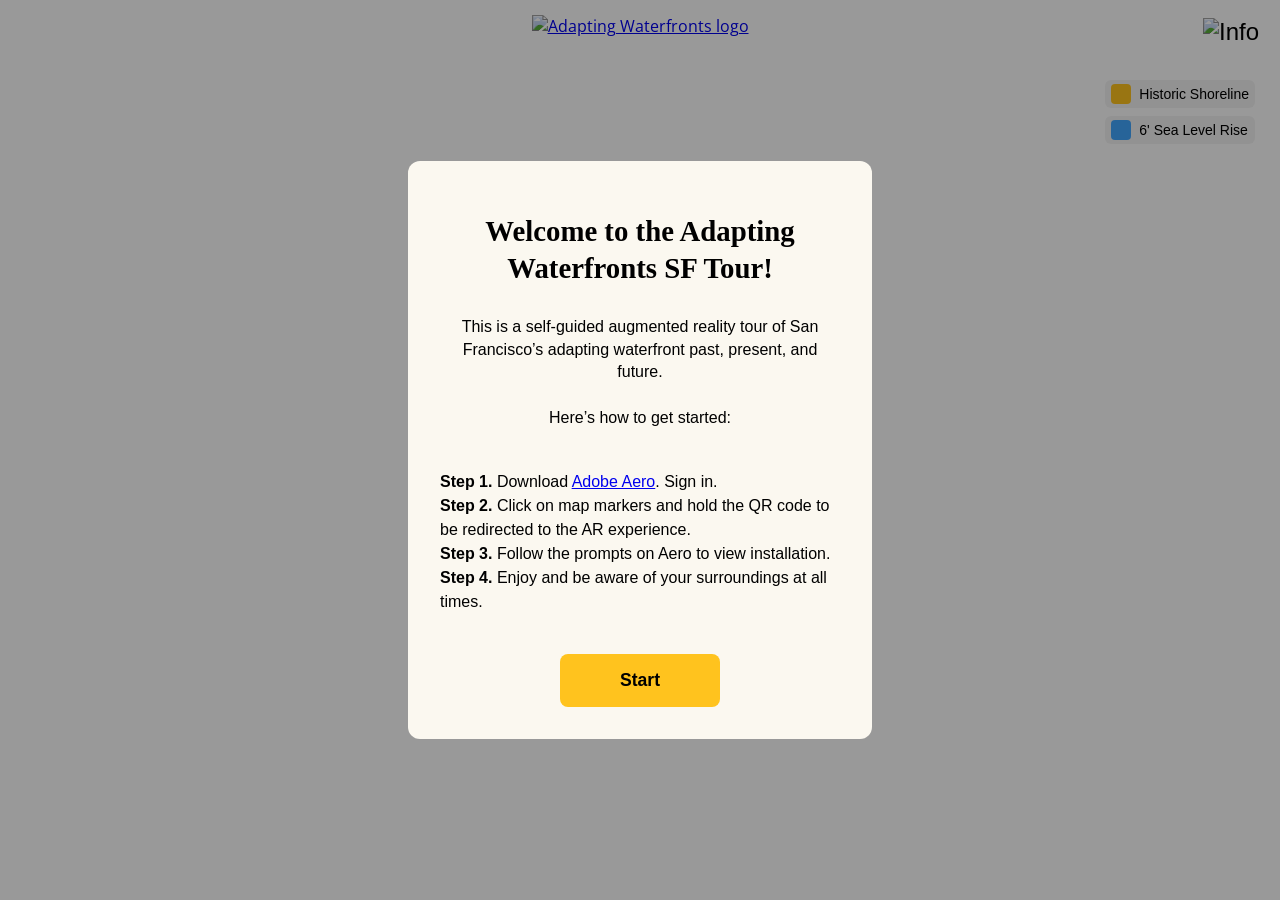
==== index.html @ e40466c0 "Removed AR QR codes" ====
<!doctype html>
<html lang="en">
  <head>
    <meta charset="utf-8" />
    <title>Adapting Waterfronts SF</title>
    <!-- <base href="https://abigailxchen.github.io/adapting-waterfronts-tour/"> -->
    <link rel="icon" type="image/png" href="img/AW_Favicon.png" />
    <meta name="viewport" content="width=device-width, initial-scale=1" />
    <link
      href="https://fonts.googleapis.com/css?family=Open+Sans"
      rel="stylesheet"
    />
    <script src="https://api.mapbox.com/mapbox-gl-js/v3.14.0/mapbox-gl.js"></script>
    <link
      href="https://api.mapbox.com/mapbox-gl-js/v3.14.0/mapbox-gl.css"
      rel="stylesheet"
    />

    <style>
      body {
        margin: 0;
        padding: 0;
        font-family: 'Open Sans', sans-serif;
      }

      /* Fonts */
      @font-face {
        font-family: 'BogartAlt';
        src: url('fonts/BOGARTALTMEDIUMTRIAL.TTF') format('truetype'),
            url('fonts/BOGARTALTMEDIUMTRIAL.TTF') format('woff');
        font-weight: medium;
        font-style: normal;
      }

      @font-face {
        font-family: 'Satoshi';
        src: url('fonts/Satoshi-Regular.otf') format('opentype'),
            url('fonts/Satoshi-Regular.otf') format('woff');
        font-weight: normal;
        font-style: normal;
      }

      @font-face {
        font-family: 'Satoshi';
        src: url('fonts/Satoshi-Bold.otf') format('opentype'),
            url('fonts/Satoshi-Bold.otf') format('woff');
        font-weight: bold;
        font-style: normal;
      }

      /* Modal header */
      #introModal h1 {
        font-family: 'BogartAlt', serif; /* your custom font */
        font-size: 1.8em;
        line-height: 1.3; /* increase this if lines are too tight */
        margin-bottom: 1em;
      }

      /* Map popups header */
      .mapboxgl-popup-content h3 {
        font-size: 22px;
        font-family: 'BogartAlt', serif;
      }

      /* Info overlay headers */
      .infoContent h2 {
        font-family: 'BogartAlt', serif;
      }

      /* Paragraph text (modal, popup, info) */
      #introModal p,
      .mapboxgl-popup-content p,
      .infoContent p,
      .intro-steps
      {
        font-family: 'Satoshi', sans-serif;
      }

      /* Start button text */
      #startBtn {
        font-family: 'Satoshi', sans-serif;
        font-weight: bold;  /* will use Satoshi-Bold.otf */
      }

      /* Modal background overlay */
      #introOverlay {
        position: fixed;
        top: 0;
        left: 0;
        width: 100%;
        height: 100%;
        background: rgba(0,0,0,0.4);
        display: flex;
        align-items: center;
        justify-content: center;
        z-index: 1100; /* increased above topNav */
      }

      /* Modal content box */
      #introModal {
        background: #FBF8F0;
        padding: 2em;
        border-radius: 12px;
        max-width: 400px;
        width: 80%;
        text-align: center;
      }


      #introModal h1 {
        font-size: 1.8em;
        margin-bottom: 1em;
      }

      #introModal p {
        margin-bottom: 1.5em;
        line-height: 1.4;
      }

      #introModal ol.intro-steps {
        text-align: left;
        margin: 1em auto;
        padding-left: 0;
        display: inline-block;
        list-style: none;   /* hides the numbers */
        line-height: 1.5;
      }


      #startBtn {
        padding: 16px 60px;
        font-size: 1.1em;
        border: none;
        border-radius: 8px;
        background: #FFC31E;
        color: black;
        cursor: pointer;
      }

      #startBtn:hover {
        background: #F7D987;
      }

      /* Map */
      #map {
        position: absolute;
        top: 0;
        bottom: 0;
        width: 100%;
      }

        .marker {
        width: 35px;
        height: 35px;
        border-radius: 50%;
        background: #363636;
        color: white;
        font-size: 16px;
        font-weight: bold;
        display: flex;
        align-items: center;
        justify-content: center;
        cursor: pointer;
        border: 2px solid white;
        /* box-shadow: 0 0 5px rgba(0,0,0,0.3); */
        }

      .mapboxgl-popup {
        max-width: 400px;
        z-index: 1006;
      }

      /* Popup container */
      .mapboxgl-popup-content {
        background-color: #FBF8F0; /* beige */
        border-radius: 16px;       /* more rounded corners */
        padding: 12px 16px;        /* adjust padding if you like */
        font-family: sans-serif;   /* optional: match your site font */
        font-size: 14px;
        color: #333;               /* darker text for contrast */
      }

      /* Optional: popup tip (the little pointer triangle) */
      .mapboxgl-popup-tip {
        border-top-color: #FBF8F0 !important; /* beige pointer */
      }


      .mapboxgl-popup-close-button {
        font-size: 2em !important;   /* larger × */
        width: 44px !important;      /* bigger tap target */
        height: 44px !important;
        line-height: 44px !important;
        border-radius: 50%;
      }
      .mapboxgl-popup-close-button:hover,
      .mapboxgl-popup-close-button:focus {
        background: rgba(0,0,0,0.05);
      }

      #layerLegend {
        position: absolute;
        top: 70px;  /* sits below top nav (60px) */
        right: 15px;
        background: white;
        padding: 10px;
        border-radius: 8px;
        z-index: 1002;
        font-family: 'Satoshi', sans-serif;
    }

      /* Info overlays */
      .infoOverlay {
        position: fixed;
        top: 0;
        left: 0;
        width: 100%;
        height: 100%;
        background: rgba(0,0,0,0.6);
        display: none;
        align-items: center;
        justify-content: center;
        z-index: 1100;
      }

        .infoContent {
          background: #FBF8F0;
          padding: 2em;
          border-radius: 12px;
          max-width: 400px;
          width: 90%;
          max-height: 75vh;   /* limit height to 80% of viewport */
          overflow-y: auto;   /* enable scrolling if content is too tall */
          text-align: left;
          position: relative;
        }

      .about-logos {
        display: flex;
        justify-content: center; /* centers logos in a row */
        align-items: center; /* aligns them vertically */
        gap: 20px; /* space between logos */
        margin-top: 1em;
        flex-wrap: wrap; /* allows wrapping on very small screens */
      }

      .about-logos img {
        max-height: 60px; /* control logo size */
        width: auto;
        object-fit: contain;
      }

      .closeBtn {
        position: absolute;
        top: 12px;
        right: 12px;
        background: transparent;
        border: none;
        font-size: 2em;              /* bigger "×" */
        line-height: 1;
        cursor: pointer;
        width: 44px;                 /* min recommended touch target */
        height: 44px;                /* min recommended touch target */
        display: flex;
        align-items: center;
        justify-content: center;
        border-radius: 50%;          /* optional: circular hit area */
      }
      
      /* Remove hover effect completely */
      .mapboxgl-popup-close-button,
      .mapboxgl-popup-close-button:hover,
      .mapboxgl-popup-close-button:focus,
      .mapboxgl-popup-close-button:active {
          background: transparent !important;  /* no hover color */
      }

      /* Top Navigation Bar */
      #topNav {
        position: absolute;
        top: 0;
        left: 0;
        width: 100%;
        height: 60px;
        background: rgba(255,255,255);
        display: flex;
        align-items: center;
        justify-content: center;
        z-index: 1005;
      } 

      #logoImg {
        height: 30px;   /* fits within 60px nav bar */
        width: auto;
        display: block;
      }


      #infoBtn {
        position: absolute;
        right: 15px;
        background: transparent;
        border: none;
        font-size: 1.5em;
        cursor: pointer;
        display: flex;
        align-items: center;
        justify-content: center;
      }

      #infoBtn img {
      height: 24px;
      width: auto;
    }


      .qr-section {
        text-align: center;   /* centers instructions */
        margin-top: 12px;     /* spacing above the section */
      }

      .qr-section p {
        margin-bottom: 8px;   /* space between text and QR image */
      }

      .qr-code {
        display: block;
        margin: 0 auto;
        max-width: 25%;     /* keep it a reasonable size */
        height: auto;
      }

      /* Layer legend */
      .layer-toggle {
        display: flex;
        align-items: center;
        cursor: pointer;
        margin-bottom: 8px;
        user-select: none;
        padding: 4px 6px; /* optional: clickable area */
        border-radius: 6px;
        transition: background 0.2s;
      }

      .layer-toggle .color-box {
        width: 20px;
        height: 20px;
        border-radius: 4px;
        margin-right: 8px;
        transition: opacity 0.2s;
      }

      .layer-toggle.active {
        background: rgba(0,0,0,0.05); /* subtle highlight */
      }

      .layer-toggle:not(.active) .color-box {
        opacity: 0.4; /* faded when inactive */
      }


      .layer-toggle .layer-label {
        font-family: 'Satoshi', sans-serif;
        font-size: 14px;
      }

      .layer-toggle:last-child {
        margin-bottom: 0;
      }


    </style>
  </head>

  <body>
      <!-- Intro Modal -->
      <div id="introOverlay" style="display:flex;">
      <div id="introModal">
          <h1>Welcome to the Adapting Waterfronts SF Tour!</h1>
          <p>This is a self-guided augmented reality tour of San Francisco’s adapting waterfront past, present, and future.</p>
          <p> Here’s how to get started: </p>
          <ol class="intro-steps">
            <li><strong>Step 1.</strong> Download <a href="https://apps.apple.com/us/app/adobe-aero/id1401748913">Adobe Aero</a>. Sign in.</li>
            <li><strong>Step 2.</strong> Click on map markers and hold the QR code to be redirected to the AR experience.</li>
            <li><strong>Step 3.</strong> Follow the prompts on Aero to view installation.</li>
            <li><strong>Step 4.</strong> Enjoy and be aware of your surroundings at all times.</li>
          </ol><p></p>
          <button id="startBtn">Start</button>
      </div>
      </div>

    <!-- Top Navigation Bar -->
    <div id="topNav">
      <a href="index.html">
        <img src="img/AW_Logo_Words.png" alt="Adapting Waterfronts logo" id="logoImg" />
      </a>
      <button id="infoBtn"><img src="img/Info_Icon.png" alt="Info"></button>
    </div>


    <!-- Combined Info Overlay -->
    <div id="infoOverlay" class="infoOverlay">
      <div class="infoContent">
        <button class="closeBtn">&times;</button>
        <h2>Getting Started</h2>
        <p><strong>Step 1.</strong> Download <a href="https://apps.apple.com/us/app/adobe-aero/id1401748913">Adobe Aero</a>. Sign in.</p>
        <p><strong>Step 2.</strong> Click on the map markers, hold the QR code, and click “Open Adobe Aero” to be redirected to the AR experience.</p>
        <p><strong>Step 3.</strong> Look in the direction of the present-day photo.</p>
        <p><strong>Step 4.</strong> Once uploaded, tap on screen to anchor the AR installation on ground.</p>
        <p><strong>Step 5.</strong> Enjoy and be aware of your surroundings at all times.</p><br>

        <h2>About</h2>
        <p>Adapting Waterfronts is a self-guided augmented reality tour along San Francisco’s historic downtown. The project invites the public to explore the past, present, and potential future transformations of the city’s shoreline as it adapts to climate change by visualizing installations at 8 designated locations. Supported by funds from the Research, Scholarly and Creative Activities (RCSA) Grant Program at the California Polytechnic State University in San Luis Obispo.</p>
        <p>Created by Gabriel Tenaya Kaprielian</p>
        <p>Website/logo by Abigail Chen</p>
        <!-- <div class="about-logos">
          <img src="img/CalPoly_Logo.png" alt="Cal Poly Logo">
          <img src="img/SPUR_Logo.png" alt="SPUR Logo">
          <img src="img/PortofSF_Logo.png" alt="Port of SF Logo">
        </div> -->
        <br>

        <h2>Historic Images</h2>
        <p>Site 1 - Mission Street (1917): OpenSFHistory.org / wnp36.01691; DPW Horace Chaffee (SF Department of Public Works / Courtesy of a Private Collector)</p>
        <p>Site 2 - 1st Street (1914): OpenSFHistory.org / wnp36.00474; DPW Horace Chaffee (SF Department of Public Works / Courtesy of a Private Collector)</p>
        <p>Site 3 - Market Street (1903): OpenSFHistory.org / wnp27.0263; (Courtesy of a Private Collector)</p>
        <p>Site 4 - Battery Street (1916): OpenSFHistory.org / wnp36.01311; DPW Horace Chaffee (SF Department of Public Works / Courtesy of a Private Collector)</p>
        <p>Site 5 - Pine Street (1866): OpenSFHistory.org / wnp71.1981; Lawrence & Houseworth (Martin Behrman Negative Collection / Courtesy of the Golden Gate NRA, Park Archives)</p>
        <p>Site 6 - Montgomery Street (1907): OpenSFHistory.org / wnp102.0052; (Helen Sjoberg Collection / Courtesy of Vicky Walker, Bernal History Project)</p>
        <p>Site 7 - Davis Street (1921): OpenSFHistory.org / wnp36.02596; (DPW Horace Chaffee (SF Department of Public Works / Courtesy of a Private Collector))</p>
        <p>Site 8 - Market Street (1960): OpenSFHistory.org / wpn27.5217; (Courtesy of a Private Collector)</p><br>

        <h2>Data Sources</h2>
        <p>The <a href="https://www.coast.noaa.gov/slr">sea level rise data</a> was created by the National Oceanic and Atmospheric Administration (NOAA) Office for Coastal Management. </p>
        <p>The historic shoreline data was sourced from UC Berkeley Library, “GIS (Geospatial Information Systems): California & Bay Area GIS Data.”</p>
        <p>All data is licensed under the <a href="https://creativecommons.org/licenses/by-nc/4.0/">Creative Commons Attribution-Noncommercial 4.0 License.</a></p><br>
       
        <h2>Disclaimer</h2>
        <p>The content contained in this website are speculative fictions. Their intended purpose is to inspire the imagination by considering different scenarios and strategies for climate change adaptation. The images are artistic renderings and do not explicitly reflect the scientific findings or stance of any of the partner organizations.</p>
      </div>
    </div>


    <!-- Map -->
    <div id="map"></div>

    <!-- Layer legend / toggle -->
    <div id="layerLegend">
      <div class="layer-toggle active" data-layer="shoreline">
        <span class="color-box" style="background-color: #FFC31E;"></span>
        <span class="layer-label">Historic Shoreline</span>
      </div>
      <div class="layer-toggle active" data-layer="6ftslr">
        <span class="color-box" style="background-color: #41A7FF;"></span>
        <span class="layer-label">6' Sea Level Rise</span>
      </div>
    </div>



    <script>
      // Custom access token for github website
      mapboxgl.accessToken = 'pk.eyJ1IjoiZ3NjYWxlczEiLCJhIjoiY21mYnJoN3R1MTd0MTJscTJsbHBzYjRxMCJ9.cumfjtafRFRLWWKQOUkAfg';

      // Create map
        const map = new mapboxgl.Map({
            container: 'map',
            style: 'mapbox://styles/mapbox/light-v11',
            center: [-122.39867, 37.79268],
            zoom: 14.15
        });

        // Add geolocate
        const geolocate = new mapboxgl.GeolocateControl({
            positionOptions: {
                enableHighAccuracy: true
            },
            trackUserLocation: true,
            showUserHeading: true
        });

        map.addControl(geolocate);

        // Intro modal logic
        const introOverlay = document.getElementById("introOverlay");
        const startBtn = document.getElementById("startBtn");

        startBtn.addEventListener("click", () => {
        introOverlay.style.display = "none"; // completely hide intro overlay
        // Trigger geolocation
        geolocate.trigger(); // will prompt the user to share location
        });

      // Top nav info button logic
      const infoBtn = document.getElementById("infoBtn");
      const infoOverlay = document.getElementById("infoOverlay");
      const closeBtn = infoOverlay.querySelector(".closeBtn");

      infoBtn.addEventListener("click", () => {
        infoOverlay.style.display = "flex";
      });

      closeBtn.addEventListener("click", () => {
        infoOverlay.style.display = "none";
      });

        // Load points
        const geojson = {
            type: 'FeatureCollection',
            features: [
                {
                type: 'Feature',
                geometry: {
                    type: 'Point',
                    coordinates: [-122.400652, 37.787491]
                },
                properties: {
                    title: 'Mission & New Montgomery Street',
                    description: "You’re standing on top of what was once a coastal sand dune prairie. Home to a diverse community of animals such as the northern harrier, brush rabbit, and coyote. Imagine if Mission Street was returned to pre-development ecology, replacing the concrete corridor with dune scrub and flowering plants including the Douglas Iris, baby blue eyes, and purple owl’s clover.",
                    picture: '1_GIF.gif',
                    //instructions: "Hold the QR and click 'Open Adobe Aero'!",
                    // qr: '1_AR_QR.png'

                }
                },
                {
                type: 'Feature',
                geometry: {
                    type: 'Point',
                    coordinates: [-122.397661, 37.789759]
                },
                properties: {
                    title: 'Mission & 1st Street',
                    description: 'You are standing on the edge of the historic shoreline of San Francisco! Can you imagine what it looked like at this beach before the city was built? With rising sea levels, the shoreline may return to its original location. A managed retreat is one adaptation strategy that removes parts of the city at risk of flooding. Are there parts of downtown that you wouldn’t want to see lost?',
                    picture: '2_GIF.gif',
                    // instructions: "Hold the QR and click 'Open Adobe Aero'!",
                    // qr: '2_AR_QR.png'

                }
                },
                {
                type: 'Feature',
                geometry: {
                    type: 'Point',
                    coordinates: [-122.399196, 37.791108]
                },
                properties: {
                    title: 'Market & 1st Street',
                    description: 'Canals can be used as part of a larger climate adaptation strategy for coastal cities. They can store excess water during heavy rainfall and relieve pressure on rising groundwater and saltwater intrusion caused by rising sea levels. Can you envision canals replacing some streets in San Francisco? What would be the benefits and drawbacks?',
                    picture: '3_GIF.gif',
                    // instructions: "Hold the QR and click 'Open Adobe Aero'!",
                    // qr: '3_AR_QR.png'
                }
                },
                {
                type: 'Feature',
                geometry: {
                    type: 'Point',
                    coordinates: [-122.399804, 37.792270]
                },
                properties: {
                    title: 'Battery & Pine Street',
                    description: "If you were standing here in the early 1800s you would be knee deep in water. Consider how San Francisco can co-exist with the Bay ecosystem. Accommodating rising sea levels within the existing city infrastructure is one adaptation strategy. Imagine streets replaced with tide pools. How many intertidal plants and animals can you name and where can you find them today?",
                    picture: '4_GIF.gif',
                    // instructions: "Hold the QR and click 'Open Adobe Aero'!",
                    // qr: '4_AR_QR.png'
                }
                },
                {
                type: 'Feature',
                geometry: {
                    type: 'Point',
                    coordinates: [-122.402612, 37.791938]
                },
                properties: {
                    title: 'Pine & Montgomery Street',
                    description: 'This was the location of a coast live oak woodland adapted to live by the ocean. Trees not only provide shade and shelter for many species but also play a significant role in climate mitigation and adaptation. They store carbon and can help reduce temperatures. Imagine walking in downtown San Francisco through a forest. How can that experience change your outlook on the day?',
                    picture: '5_GIF.gif',
                    // instructions: "Hold the QR and click 'Open Adobe Aero'!",
                    // qr: '5_AR_QR.png'
                }
                },
                {
                type: 'Feature',
                geometry: {
                    type: 'Point',
                    coordinates: [-122.403187, 37.794671]
                },
                properties: {
                    title: 'Montgomery & Clay Street',
                    description: 'Imagine a giant public pool in downtown San Francisco. Would you swim in it? The historic Fleishhacker Pool was once located at Ocean Beach and measured 1000’ long! A pool providing public recreation in the summer can also double as resilient stormwater infrastructure. It can retain rainwater during severe atmospheric river events to avoid compound flooding due to sea level rise.',
                    picture: '6_GIF.gif',
                    //  instructions: "Hold the QR and click 'Open Adobe Aero'!",
                    // qr: '6_AR_QR.png'

                }
                },
                {
                type: 'Feature',
                geometry: {
                    type: 'Point',
                    coordinates: [-122.397819, 37.794443]
                },
                properties: {
                    title: 'Davis & Sacramento Street',
                    description: 'As sea levels rise, the areas that have been built on reclaimed land are some of the most vulnerable to flooding. The Embarcadero Center, built on what used to be Yerba Buena Cove, contains raised walkways that could adapt to accommodate the rising Bay waters. How can we reconsider the concept of a static shoreline as a flexible shore area by embracing our relationship with the water?',
                    picture: '7_GIF.gif',
                    // instructions: "Hold the QR and click 'Open Adobe Aero'!",
                    // qr: '7_AR_QR.png'

                }
                },
                {
                type: 'Feature',
                geometry: {
                    type: 'Point',
                    coordinates: [-122.395698, 37.793759]
                },
                properties: {
                    title: 'Market & Spear Street',
                    description: 'The Antarctic Ice Sheet extends nearly 5.4 million square miles with a mean thickness of 7,000 feet. If it all melted, global sea levels would rise over 190 feet. How many feet of sea level rise do you think would be too much for San Francisco to use walls as shoreline protection? What are designs that allow the Embarcadero seawall to be raised without separating the city from the Bay?',
                    picture: '8_GIF.gif',
                    // instructions: "Hold the QR and click 'Open Adobe Aero'!", 
                    // qr: '8_AR_QR.png'

                }
                },
                {
                type: 'Feature',
                geometry: {
                  type: 'Point',
                  coordinates: [-122.39344, 37.79547] // Ferry Building coordinates
                },
                properties: {
                  title: 'Ferry Building',
                  description: "Thank you for taking part in this AR walking tour! Join us for a happy hour and dinner at the Ferry Building to mingle and make friends :)",
                  picture: 'FerryBuilding_Image.png',
                  // instructions: "We would love to hear what you thought of this experience. Please fill out this feedback form to help us improve!",
                  // qr: 'QR_Feedback.png',
                  special: true  // flag to indicate this is a custom marker
                }
              }
            ]
            };

        // Add markers to map
        geojson.features.forEach((feature, index) => {
          let el;

          if (feature.properties.special) {
              // Create a custom flag marker for special locations
              el = document.createElement('div');
              el.style.backgroundImage = 'url(img/FerryBuilding_Icon.png)';
              el.style.width = '60px';
              el.style.height = '60px';
              el.style.backgroundSize = 'contain';
              el.style.backgroundRepeat = 'no-repeat';
              el.style.cursor = 'pointer';
            } else {
              // Default numbered marker
              el = document.createElement('div');
              el.className = 'marker';
              el.textContent = index + 1; // number markers chronologically
            }

          // Create popup
          const popup = new mapboxgl.Popup({ offset: 25, maxWidth: '316px', anchor: 'bottom' })
            .setHTML(
              `<h3>${feature.properties.title}</h3>
              <p>${feature.properties.description}</p>
              ${feature.properties.picture ? `<img src="img/${feature.properties.picture}" style="max-width:100%">` : ""}
              ${feature.properties.instructions || feature.properties.qr ? `
                  <div class="qr-section">
                    ${feature.properties.instructions ? `<p>${feature.properties.instructions}</p>` : ""}
                    ${feature.properties.qr ? `<img src="img/${feature.properties.qr}" alt="QR Code" class="qr-code">` : ""}
                  </div>` : ""}`
            );

          // Make a marker and add to the map
          const marker = new mapboxgl.Marker(el)
            .setLngLat(feature.geometry.coordinates)
            .setPopup(popup)
            .addTo(map);

          // When popup opens, recenter map so popup is visible and zoom if needed
          popup.on('open', () => {
            let targetZoom = map.getZoom();

            // On small screens, zoom in a little for readability
            if (window.innerWidth < 768 && targetZoom < 16) {
              targetZoom = 16; // adjust this zoom level as you like
            }

            map.easeTo({
              center: feature.geometry.coordinates,
              offset: [0, 330], // shift popup upward so it's not cut off
              zoom: targetZoom,
              duration: 900
            });
          });
        });

        map.on('load', () => {
          // Shoreline
          map.addSource('shoreline', {
            'type': 'vector',
            'url': 'mapbox://gscales1.1koo04dg' // Replace with Tileset ID
          });

          map.addLayer({
            'id': 'shoreline',
            'type': 'fill',
            'source': 'shoreline',
            'source-layer': 'bayfill_KML', // Replace with Tileset Vector Layer name
            'paint': {
              'fill-color': '#FFC31E',
              'fill-opacity': 0.4
            }
          });

          // 6ft SLR
          map.addSource('6ftslr', {
            'type': 'vector',
            'url': 'mapbox://gscales1.2fbkgkhm' // Replace with Tileset ID
          });

          map.addLayer({
            'id': '6ftslr',
            'type': 'fill',
            'source': '6ftslr',
            'source-layer': '6ft_SLR_KML', // Replace with Tileset Vector Layer name
            'paint': {
              'fill-color': '#41A7FF',
              'fill-opacity': 0.7
            }
          });

          // Route
          map.addSource('route', {
            'type': 'geojson',
            'data': {
              'type': 'Feature',
              'properties': {},
              'geometry': {
                'type': 'LineString',
                'coordinates': [
                  [-122.400517,37.78745],
                  [-122.397587,37.789784],
                  [-122.399158,37.791027],
                  [-122.399584,37.791348],
                  [-122.399789,37.792266],
                  [-122.402592,37.791905],
                  [-122.403138,37.79468],
                  [-122.398016,37.79534],
                  [-122.397809,37.794438],
                  [-122.396609,37.79459],
                  [-122.396324,37.793286],
                  [-122.395638, 37.793845]
                ]
              }
            }
          });

          map.addLayer({
            'id': 'route',
            'type': 'line',
            'source': 'route',
            'layout': {
              'line-join': 'round',
              'line-cap': 'round'
            },
            'paint': {
              'line-color': '#363636',
              'line-width': 6
            }
          });

        // Layer toggle logic
        const layerButtons = document.querySelectorAll('.layer-toggle');

        layerButtons.forEach(button => {
          const layerId = button.dataset.layer;

          // Make layer visible by default
          map.setLayoutProperty(layerId, 'visibility', 'visible');
          button.classList.add('active'); // visually active

          button.addEventListener('click', () => {
            const visibility = map.getLayoutProperty(layerId, 'visibility');

            if (visibility === 'visible') {
              map.setLayoutProperty(layerId, 'visibility', 'none');
              button.classList.remove('active');
            } else {
              map.setLayoutProperty(layerId, 'visibility', 'visible');
              button.classList.add('active');
            }
          });
        });
      });

    </script>
  </body>
</html>
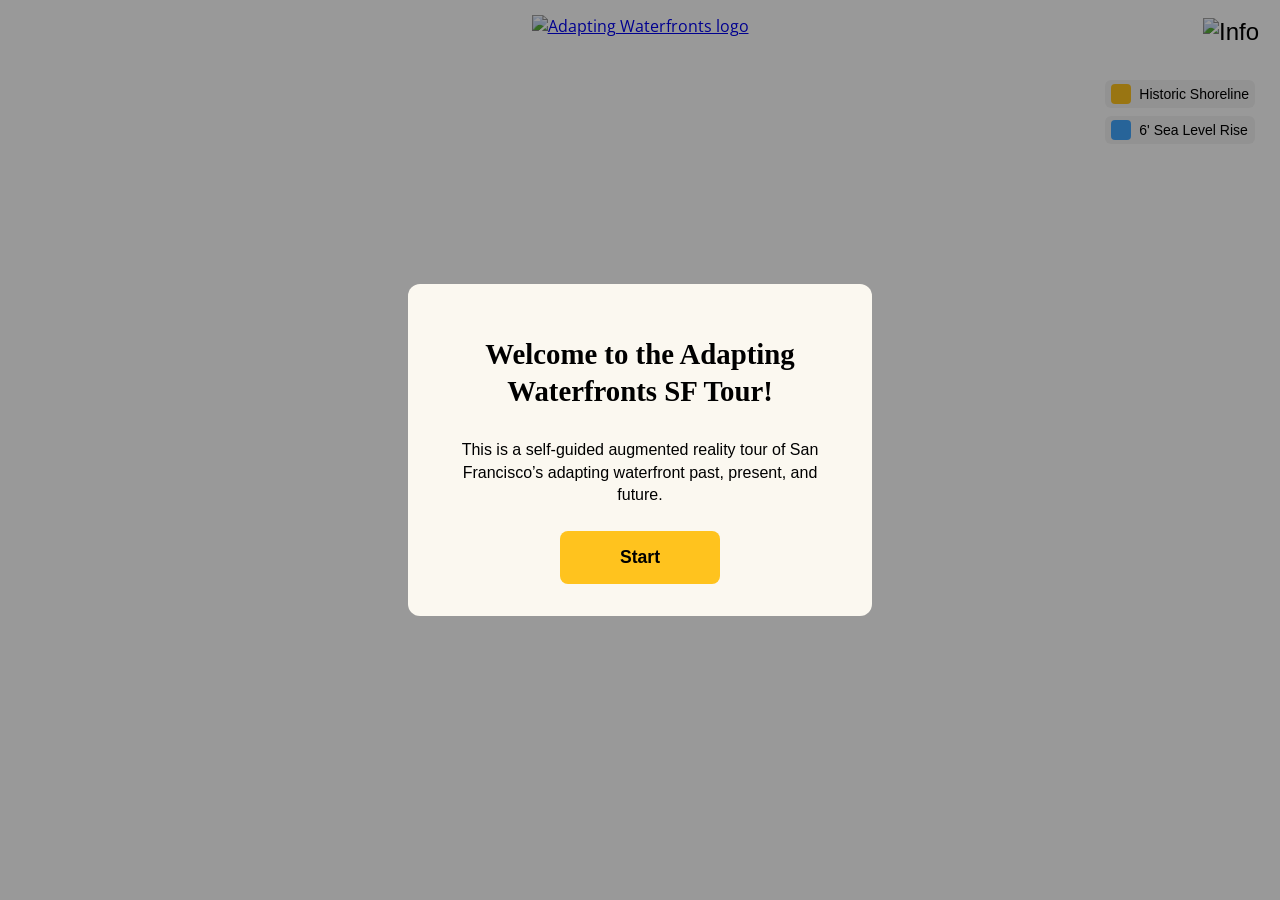
==== commit c4f6cc87: "Removed Adobe Aero language" ====
--- a/index.html
+++ b/index.html
@@ -378,13 +378,13 @@
       <div id="introModal">
           <h1>Welcome to the Adapting Waterfronts SF Tour!</h1>
           <p>This is a self-guided augmented reality tour of San Francisco’s adapting waterfront past, present, and future.</p>
-          <p> Here’s how to get started: </p>
+          <!-- <p> Here’s how to get started: </p>
           <ol class="intro-steps">
             <li><strong>Step 1.</strong> Download <a href="https://apps.apple.com/us/app/adobe-aero/id1401748913">Adobe Aero</a>. Sign in.</li>
             <li><strong>Step 2.</strong> Click on map markers and hold the QR code to be redirected to the AR experience.</li>
             <li><strong>Step 3.</strong> Follow the prompts on Aero to view installation.</li>
             <li><strong>Step 4.</strong> Enjoy and be aware of your surroundings at all times.</li>
-          </ol><p></p>
+          </ol><p></p> -->
           <button id="startBtn">Start</button>
       </div>
       </div>
@@ -402,12 +402,12 @@
     <div id="infoOverlay" class="infoOverlay">
       <div class="infoContent">
         <button class="closeBtn">&times;</button>
-        <h2>Getting Started</h2>
+        <!-- <h2>Getting Started</h2>
         <p><strong>Step 1.</strong> Download <a href="https://apps.apple.com/us/app/adobe-aero/id1401748913">Adobe Aero</a>. Sign in.</p>
         <p><strong>Step 2.</strong> Click on the map markers, hold the QR code, and click “Open Adobe Aero” to be redirected to the AR experience.</p>
         <p><strong>Step 3.</strong> Look in the direction of the present-day photo.</p>
         <p><strong>Step 4.</strong> Once uploaded, tap on screen to anchor the AR installation on ground.</p>
-        <p><strong>Step 5.</strong> Enjoy and be aware of your surroundings at all times.</p><br>
+        <p><strong>Step 5.</strong> Enjoy and be aware of your surroundings at all times.</p><br> -->
 
         <h2>About</h2>
         <p>Adapting Waterfronts is a self-guided augmented reality tour along San Francisco’s historic downtown. The project invites the public to explore the past, present, and potential future transformations of the city’s shoreline as it adapts to climate change by visualizing installations at 8 designated locations. Supported by funds from the Research, Scholarly and Creative Activities (RCSA) Grant Program at the California Polytechnic State University in San Luis Obispo.</p>
@@ -606,7 +606,7 @@
                     description: 'As sea levels rise, the areas that have been built on reclaimed land are some of the most vulnerable to flooding. The Embarcadero Center, built on what used to be Yerba Buena Cove, contains raised walkways that could adapt to accommodate the rising Bay waters. How can we reconsider the concept of a static shoreline as a flexible shore area by embracing our relationship with the water?',
                     picture: '7_GIF.gif',
                     // instructions: "Hold the QR and click 'Open Adobe Aero'!",
-                    // qr: '7_AR_QR.png'
+                    // qr: '7_AR_QR.png'     
 
                 }
                 },
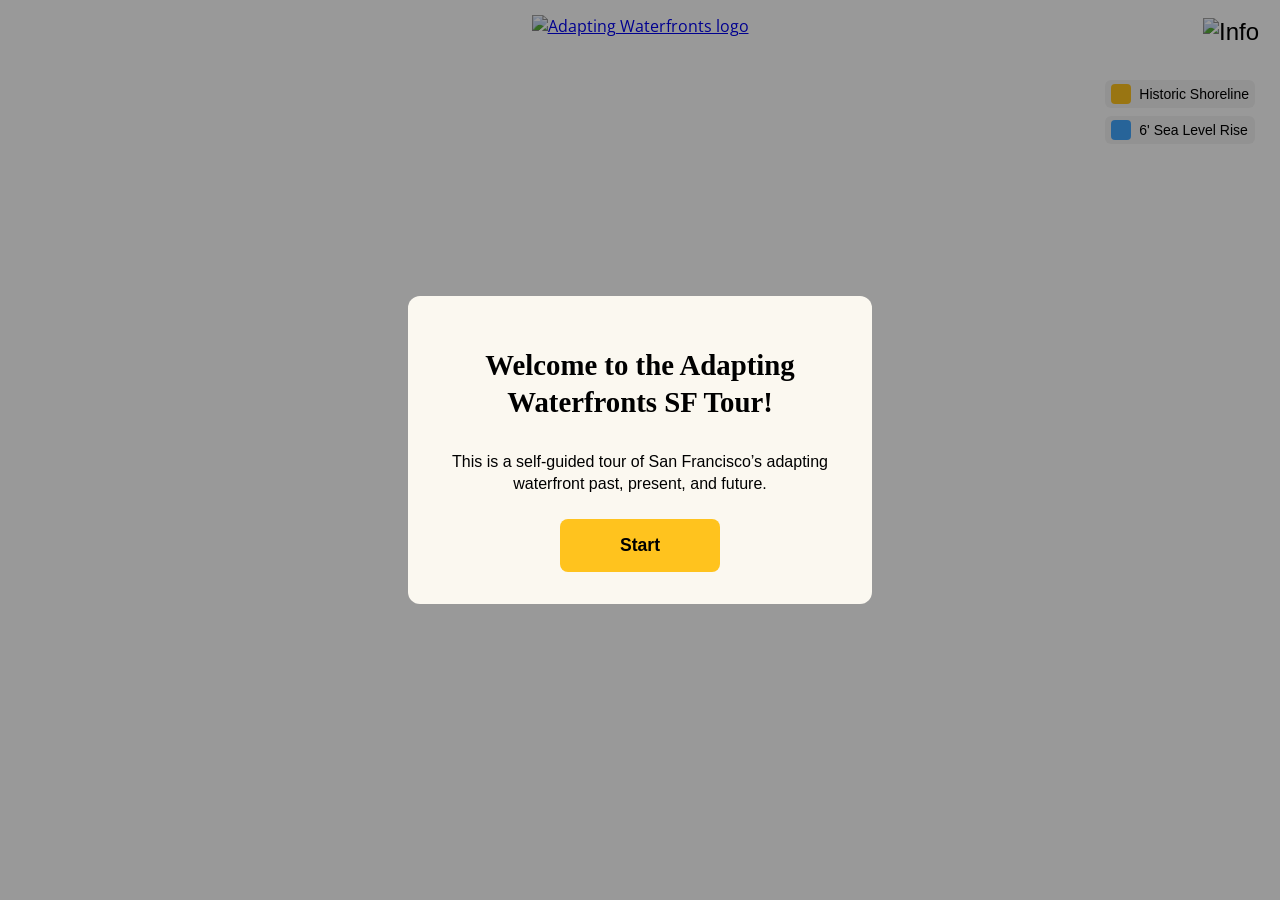
==== commit 092c3714: "Removing all AR mentions" ====
--- a/index.html
+++ b/index.html
@@ -377,7 +377,7 @@
       <div id="introOverlay" style="display:flex;">
       <div id="introModal">
           <h1>Welcome to the Adapting Waterfronts SF Tour!</h1>
-          <p>This is a self-guided augmented reality tour of San Francisco’s adapting waterfront past, present, and future.</p>
+          <p>This is a self-guided tour of San Francisco’s adapting waterfront past, present, and future.</p>
           <!-- <p> Here’s how to get started: </p>
           <ol class="intro-steps">
             <li><strong>Step 1.</strong> Download <a href="https://apps.apple.com/us/app/adobe-aero/id1401748913">Adobe Aero</a>. Sign in.</li>
@@ -391,7 +391,7 @@
 
     <!-- Top Navigation Bar -->
     <div id="topNav">
-      <a href="index.html">
+      <a href="https://www.adaptingwaterfronts.com/">
         <img src="img/AW_Logo_Words.png" alt="Adapting Waterfronts logo" id="logoImg" />
       </a>
       <button id="infoBtn"><img src="img/Info_Icon.png" alt="Info"></button>
@@ -410,9 +410,9 @@
         <p><strong>Step 5.</strong> Enjoy and be aware of your surroundings at all times.</p><br> -->
 
         <h2>About</h2>
-        <p>Adapting Waterfronts is a self-guided augmented reality tour along San Francisco’s historic downtown. The project invites the public to explore the past, present, and potential future transformations of the city’s shoreline as it adapts to climate change by visualizing installations at 8 designated locations. Supported by funds from the Research, Scholarly and Creative Activities (RCSA) Grant Program at the California Polytechnic State University in San Luis Obispo.</p>
+        <p>Adapting Waterfronts is a self-guided tour along San Francisco’s historic downtown. The project invites the public to explore the past, present, and potential future transformations of the city’s shoreline as it adapts to climate change by visualizing installations at 8 designated locations. Supported by funds from the Research, Scholarly and Creative Activities (RCSA) Grant Program at the California Polytechnic State University in San Luis Obispo.</p>
         <p>Created by Gabriel Tenaya Kaprielian</p>
-        <p>Website/logo by Abigail Chen</p>
+        <p>Web & Graphic Design by Abigail Chen</p>
         <!-- <div class="about-logos">
           <img src="img/CalPoly_Logo.png" alt="Cal Poly Logo">
           <img src="img/SPUR_Logo.png" alt="SPUR Logo">
@@ -633,7 +633,7 @@
                 },
                 properties: {
                   title: 'Ferry Building',
-                  description: "Thank you for taking part in this AR walking tour! Join us for a happy hour and dinner at the Ferry Building to mingle and make friends :)",
+                  description: "Thank you for taking part in this walking tour! Join us for a happy hour and dinner at the Ferry Building to mingle and make friends :)",
                   picture: 'FerryBuilding_Image.png',
                   // instructions: "We would love to hear what you thought of this experience. Please fill out this feedback form to help us improve!",
                   // qr: 'QR_Feedback.png',
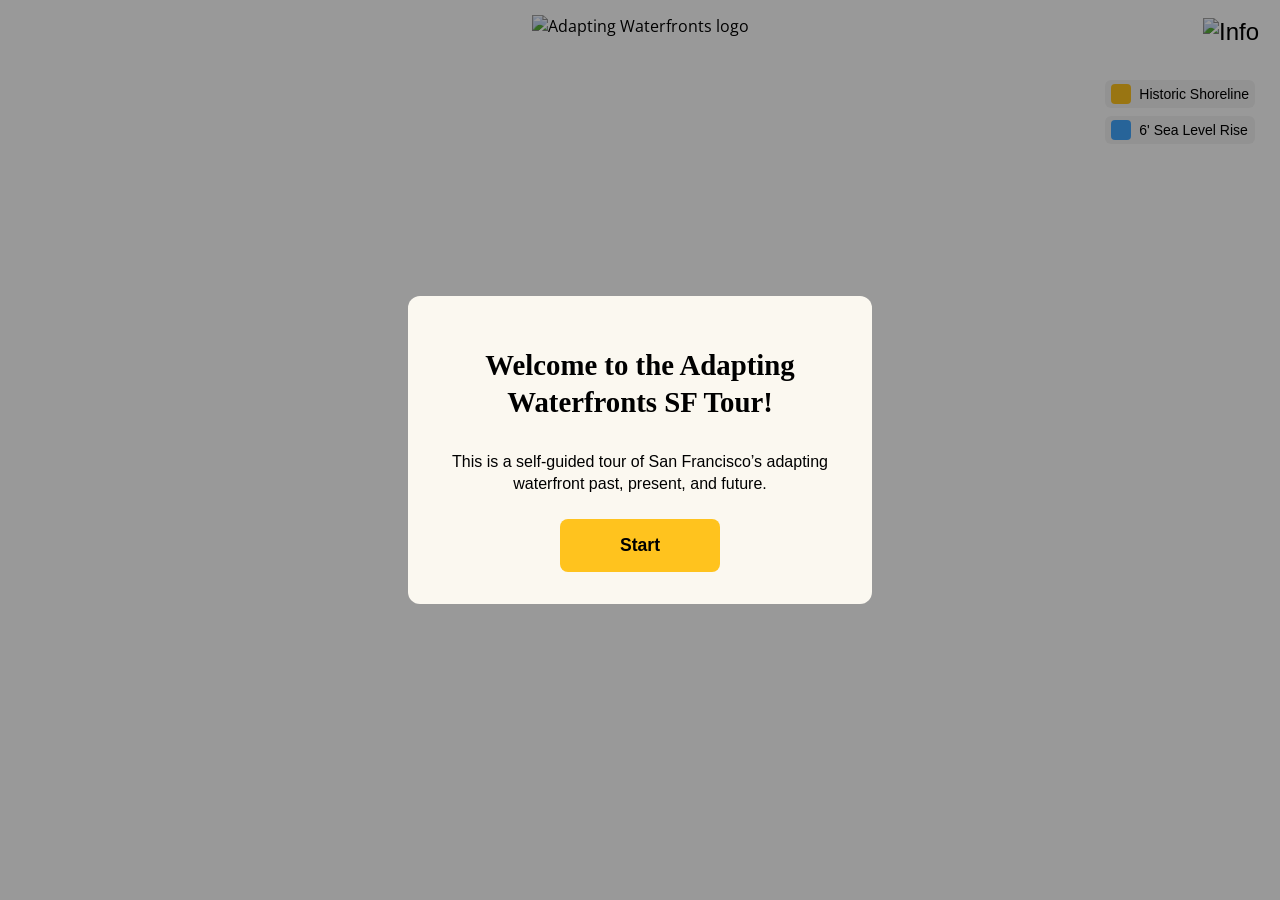
==== commit 4eef9f34: "Removed link to hub" ====
--- a/index.html
+++ b/index.html
@@ -391,9 +391,9 @@
 
     <!-- Top Navigation Bar -->
     <div id="topNav">
-      <a href="https://www.adaptingwaterfronts.com/">
+      <!-- <a href="https://www.adaptingwaterfronts.com/"> -->
         <img src="img/AW_Logo_Words.png" alt="Adapting Waterfronts logo" id="logoImg" />
-      </a>
+      <!-- </a> -->
       <button id="infoBtn"><img src="img/Info_Icon.png" alt="Info"></button>
     </div>
 
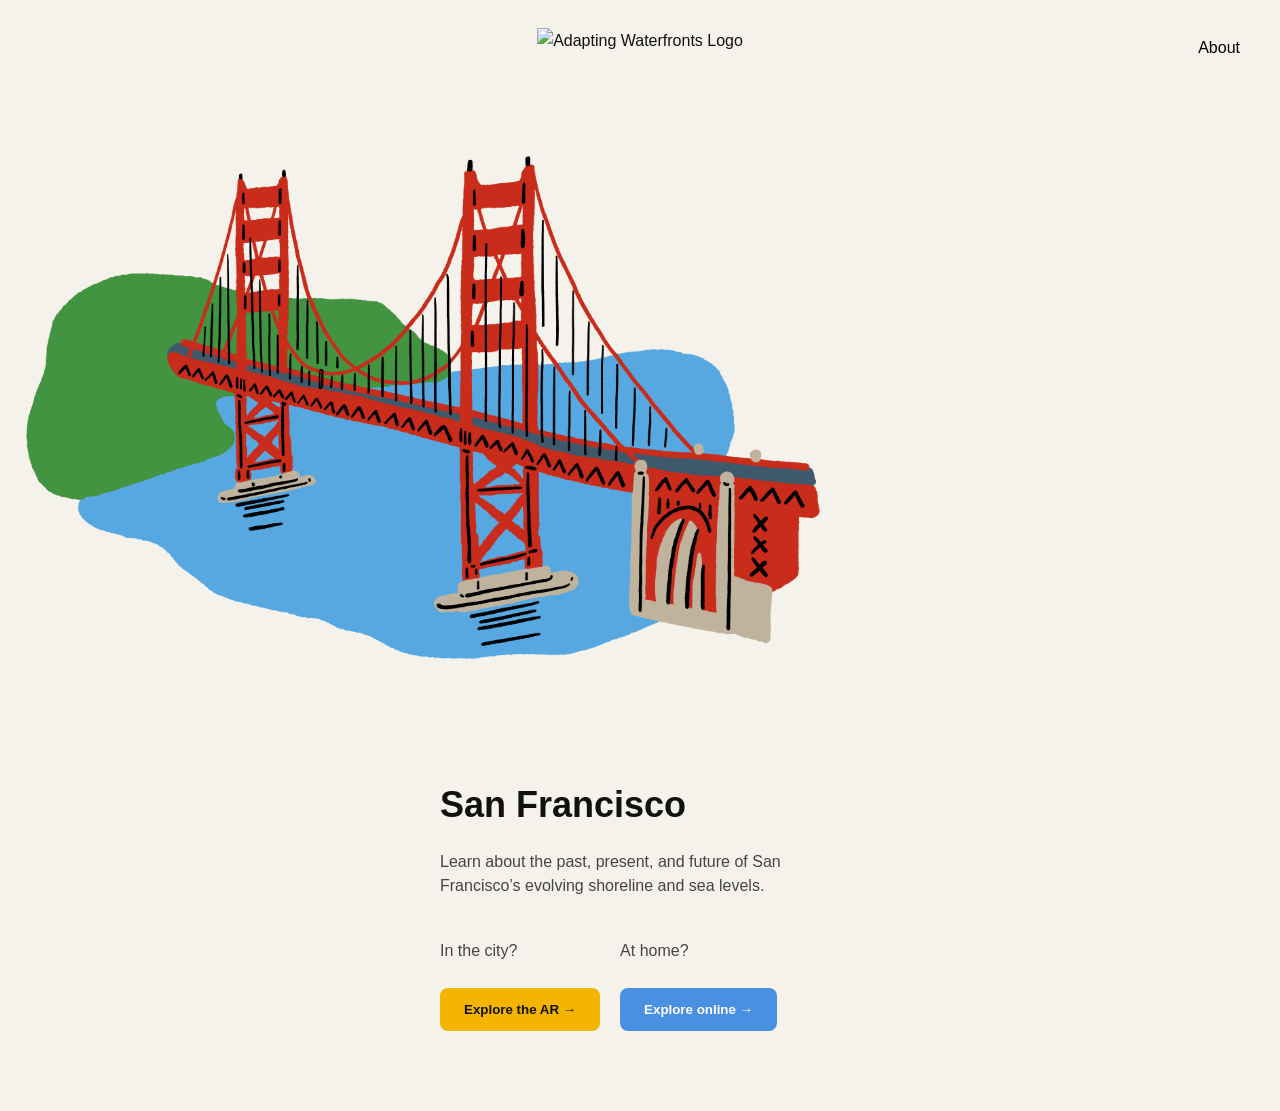
==== commit 4c815773: "Nested websites under one domain" ====
--- a/index.html
+++ b/index.html
@@ -1,804 +1,68 @@
-<!doctype html>
+<!DOCTYPE html>
 <html lang="en">
-  <head>
-    <meta charset="utf-8" />
-    <title>Adapting Waterfronts SF</title>
-    <!-- <base href="https://abigailxchen.github.io/adapting-waterfronts-tour/"> -->
-    <link rel="icon" type="image/png" href="img/AW_Favicon.png" />
-    <meta name="viewport" content="width=device-width, initial-scale=1" />
-    <link
-      href="https://fonts.googleapis.com/css?family=Open+Sans"
-      rel="stylesheet"
-    />
-    <script src="https://api.mapbox.com/mapbox-gl-js/v3.14.0/mapbox-gl.js"></script>
-    <link
-      href="https://api.mapbox.com/mapbox-gl-js/v3.14.0/mapbox-gl.css"
-      rel="stylesheet"
-    />
+<head>
+  <meta charset="UTF-8" />
+  <meta name="viewport" content="width=device-width, initial-scale=1.0"/>
+  <title>Adapting Waterfronts</title>
+  <link rel="stylesheet" href="styles.css" />
+  <link rel="icon" type="image/png" href="./img/AW_Favicon.png" />
+</head>
+<body>
 
-    <style>
-      body {
-        margin: 0;
-        padding: 0;
-        font-family: 'Open Sans', sans-serif;
-      }
+  <!-- NAVBAR -->
+<header class="navbar">
 
-      /* Fonts */
-      @font-face {
-        font-family: 'BogartAlt';
-        src: url('fonts/BOGARTALTMEDIUMTRIAL.TTF') format('truetype'),
-            url('fonts/BOGARTALTMEDIUMTRIAL.TTF') format('woff');
-        font-weight: medium;
-        font-style: normal;
-      }
+  <!-- Center logo -->
+  <div class="logo-center">
+    <img src="img/AW_Logo_Words.png" alt="Adapting Waterfronts Logo" class="logo-img">
+  </div>
 
-      @font-face {
-        font-family: 'Satoshi';
-        src: url('fonts/Satoshi-Regular.otf') format('opentype'),
-            url('fonts/Satoshi-Regular.otf') format('woff');
-        font-weight: normal;
-        font-style: normal;
-      }
+  <!-- Right nav -->
+  <nav class="nav-right">
+    <a href="about.html">About</a>
+    <!-- <a href="#">Learn More</a> -->
+  </nav>
 
-      @font-face {
-        font-family: 'Satoshi';
-        src: url('fonts/Satoshi-Bold.otf') format('opentype'),
-            url('fonts/Satoshi-Bold.otf') format('woff');
-        font-weight: bold;
-        font-style: normal;
-      }
+</header>
 
-      /* Modal header */
-      #introModal h1 {
-        font-family: 'BogartAlt', serif; /* your custom font */
-        font-size: 1.8em;
-        line-height: 1.3; /* increase this if lines are too tight */
-        margin-bottom: 1em;
-      }
-
-      /* Map popups header */
-      .mapboxgl-popup-content h3 {
-        font-size: 22px;
-        font-family: 'BogartAlt', serif;
-      }
-
-      /* Info overlay headers */
-      .infoContent h2 {
-        font-family: 'BogartAlt', serif;
-      }
-
-      /* Paragraph text (modal, popup, info) */
-      #introModal p,
-      .mapboxgl-popup-content p,
-      .infoContent p,
-      .intro-steps
-      {
-        font-family: 'Satoshi', sans-serif;
-      }
-
-      /* Start button text */
-      #startBtn {
-        font-family: 'Satoshi', sans-serif;
-        font-weight: bold;  /* will use Satoshi-Bold.otf */
-      }
-
-      /* Modal background overlay */
-      #introOverlay {
-        position: fixed;
-        top: 0;
-        left: 0;
-        width: 100%;
-        height: 100%;
-        background: rgba(0,0,0,0.4);
-        display: flex;
-        align-items: center;
-        justify-content: center;
-        z-index: 1100; /* increased above topNav */
-      }
-
-      /* Modal content box */
-      #introModal {
-        background: #FBF8F0;
-        padding: 2em;
-        border-radius: 12px;
-        max-width: 400px;
-        width: 80%;
-        text-align: center;
-      }
-
-
-      #introModal h1 {
-        font-size: 1.8em;
-        margin-bottom: 1em;
-      }
-
-      #introModal p {
-        margin-bottom: 1.5em;
-        line-height: 1.4;
-      }
-
-      #introModal ol.intro-steps {
-        text-align: left;
-        margin: 1em auto;
-        padding-left: 0;
-        display: inline-block;
-        list-style: none;   /* hides the numbers */
-        line-height: 1.5;
-      }
-
-
-      #startBtn {
-        padding: 16px 60px;
-        font-size: 1.1em;
-        border: none;
-        border-radius: 8px;
-        background: #FFC31E;
-        color: black;
-        cursor: pointer;
-      }
-
-      #startBtn:hover {
-        background: #F7D987;
-      }
-
-      /* Map */
-      #map {
-        position: absolute;
-        top: 0;
-        bottom: 0;
-        width: 100%;
-      }
-
-        .marker {
-        width: 35px;
-        height: 35px;
-        border-radius: 50%;
-        background: #363636;
-        color: white;
-        font-size: 16px;
-        font-weight: bold;
-        display: flex;
-        align-items: center;
-        justify-content: center;
-        cursor: pointer;
-        border: 2px solid white;
-        /* box-shadow: 0 0 5px rgba(0,0,0,0.3); */
-        }
-
-      .mapboxgl-popup {
-        max-width: 400px;
-        z-index: 1006;
-      }
-
-      /* Popup container */
-      .mapboxgl-popup-content {
-        background-color: #FBF8F0; /* beige */
-        border-radius: 16px;       /* more rounded corners */
-        padding: 12px 16px;        /* adjust padding if you like */
-        font-family: sans-serif;   /* optional: match your site font */
-        font-size: 14px;
-        color: #333;               /* darker text for contrast */
-      }
-
-      /* Optional: popup tip (the little pointer triangle) */
-      .mapboxgl-popup-tip {
-        border-top-color: #FBF8F0 !important; /* beige pointer */
-      }
-
-
-      .mapboxgl-popup-close-button {
-        font-size: 2em !important;   /* larger × */
-        width: 44px !important;      /* bigger tap target */
-        height: 44px !important;
-        line-height: 44px !important;
-        border-radius: 50%;
-      }
-      .mapboxgl-popup-close-button:hover,
-      .mapboxgl-popup-close-button:focus {
-        background: rgba(0,0,0,0.05);
-      }
-
-      #layerLegend {
-        position: absolute;
-        top: 70px;  /* sits below top nav (60px) */
-        right: 15px;
-        background: white;
-        padding: 10px;
-        border-radius: 8px;
-        z-index: 1002;
-        font-family: 'Satoshi', sans-serif;
-    }
-
-      /* Info overlays */
-      .infoOverlay {
-        position: fixed;
-        top: 0;
-        left: 0;
-        width: 100%;
-        height: 100%;
-        background: rgba(0,0,0,0.6);
-        display: none;
-        align-items: center;
-        justify-content: center;
-        z-index: 1100;
-      }
-
-        .infoContent {
-          background: #FBF8F0;
-          padding: 2em;
-          border-radius: 12px;
-          max-width: 400px;
-          width: 90%;
-          max-height: 75vh;   /* limit height to 80% of viewport */
-          overflow-y: auto;   /* enable scrolling if content is too tall */
-          text-align: left;
-          position: relative;
-        }
-
-      .about-logos {
-        display: flex;
-        justify-content: center; /* centers logos in a row */
-        align-items: center; /* aligns them vertically */
-        gap: 20px; /* space between logos */
-        margin-top: 1em;
-        flex-wrap: wrap; /* allows wrapping on very small screens */
-      }
-
-      .about-logos img {
-        max-height: 60px; /* control logo size */
-        width: auto;
-        object-fit: contain;
-      }
-
-      .closeBtn {
-        position: absolute;
-        top: 12px;
-        right: 12px;
-        background: transparent;
-        border: none;
-        font-size: 2em;              /* bigger "×" */
-        line-height: 1;
-        cursor: pointer;
-        width: 44px;                 /* min recommended touch target */
-        height: 44px;                /* min recommended touch target */
-        display: flex;
-        align-items: center;
-        justify-content: center;
-        border-radius: 50%;          /* optional: circular hit area */
-      }
-      
-      /* Remove hover effect completely */
-      .mapboxgl-popup-close-button,
-      .mapboxgl-popup-close-button:hover,
-      .mapboxgl-popup-close-button:focus,
-      .mapboxgl-popup-close-button:active {
-          background: transparent !important;  /* no hover color */
-      }
-
-      /* Top Navigation Bar */
-      #topNav {
-        position: absolute;
-        top: 0;
-        left: 0;
-        width: 100%;
-        height: 60px;
-        background: rgba(255,255,255);
-        display: flex;
-        align-items: center;
-        justify-content: center;
-        z-index: 1005;
-      } 
-
-      #logoImg {
-        height: 30px;   /* fits within 60px nav bar */
-        width: auto;
-        display: block;
-      }
-
-
-      #infoBtn {
-        position: absolute;
-        right: 15px;
-        background: transparent;
-        border: none;
-        font-size: 1.5em;
-        cursor: pointer;
-        display: flex;
-        align-items: center;
-        justify-content: center;
-      }
-
-      #infoBtn img {
-      height: 24px;
-      width: auto;
-    }
-
-
-      .qr-section {
-        text-align: center;   /* centers instructions */
-        margin-top: 12px;     /* spacing above the section */
-      }
-
-      .qr-section p {
-        margin-bottom: 8px;   /* space between text and QR image */
-      }
-
-      .qr-code {
-        display: block;
-        margin: 0 auto;
-        max-width: 25%;     /* keep it a reasonable size */
-        height: auto;
-      }
-
-      /* Layer legend */
-      .layer-toggle {
-        display: flex;
-        align-items: center;
-        cursor: pointer;
-        margin-bottom: 8px;
-        user-select: none;
-        padding: 4px 6px; /* optional: clickable area */
-        border-radius: 6px;
-        transition: background 0.2s;
-      }
-
-      .layer-toggle .color-box {
-        width: 20px;
-        height: 20px;
-        border-radius: 4px;
-        margin-right: 8px;
-        transition: opacity 0.2s;
-      }
-
-      .layer-toggle.active {
-        background: rgba(0,0,0,0.05); /* subtle highlight */
-      }
-
-      .layer-toggle:not(.active) .color-box {
-        opacity: 0.4; /* faded when inactive */
-      }
-
-
-      .layer-toggle .layer-label {
-        font-family: 'Satoshi', sans-serif;
-        font-size: 14px;
-      }
-
-      .layer-toggle:last-child {
-        margin-bottom: 0;
-      }
-
-
-    </style>
-  </head>
-
-  <body>
-      <!-- Intro Modal -->
-      <div id="introOverlay" style="display:flex;">
-      <div id="introModal">
-          <h1>Welcome to the Adapting Waterfronts SF Tour!</h1>
-          <p>This is a self-guided tour of San Francisco’s adapting waterfront past, present, and future.</p>
-          <!-- <p> Here’s how to get started: </p>
-          <ol class="intro-steps">
-            <li><strong>Step 1.</strong> Download <a href="https://apps.apple.com/us/app/adobe-aero/id1401748913">Adobe Aero</a>. Sign in.</li>
-            <li><strong>Step 2.</strong> Click on map markers and hold the QR code to be redirected to the AR experience.</li>
-            <li><strong>Step 3.</strong> Follow the prompts on Aero to view installation.</li>
-            <li><strong>Step 4.</strong> Enjoy and be aware of your surroundings at all times.</li>
-          </ol><p></p> -->
-          <button id="startBtn">Start</button>
-      </div>
-      </div>
-
-    <!-- Top Navigation Bar -->
-    <div id="topNav">
-      <!-- <a href="https://www.adaptingwaterfronts.com/"> -->
-        <img src="img/AW_Logo_Words.png" alt="Adapting Waterfronts logo" id="logoImg" />
-      <!-- </a> -->
-      <button id="infoBtn"><img src="img/Info_Icon.png" alt="Info"></button>
+  <!-- HERO SECTION -->
+  <section class="hero">
+    <div class="hero-image">
+      <img src="./img/bridge.png" alt="Golden Gate Illustration"/>
     </div>
 
+    <div class="hero-content">
+      <h1>San Francisco</h1>
+      <p>
+        Learn about the past, present, and future of San Francisco’s evolving shoreline and sea levels.
+      </p>
 
-    <!-- Combined Info Overlay -->
-    <div id="infoOverlay" class="infoOverlay">
-      <div class="infoContent">
-        <button class="closeBtn">&times;</button>
-        <!-- <h2>Getting Started</h2>
-        <p><strong>Step 1.</strong> Download <a href="https://apps.apple.com/us/app/adobe-aero/id1401748913">Adobe Aero</a>. Sign in.</p>
-        <p><strong>Step 2.</strong> Click on the map markers, hold the QR code, and click “Open Adobe Aero” to be redirected to the AR experience.</p>
-        <p><strong>Step 3.</strong> Look in the direction of the present-day photo.</p>
-        <p><strong>Step 4.</strong> Once uploaded, tap on screen to anchor the AR installation on ground.</p>
-        <p><strong>Step 5.</strong> Enjoy and be aware of your surroundings at all times.</p><br> -->
+      <div class="cta-group">
+        <div>
+          <p class="cta-label">In the city?</p>
+          <a href="./ar/index.html" target="_blank">
+            <button class="btn yellow">Explore the AR →</button>
+          </a>
+        </div>
 
-        <h2>About</h2>
-        <p>Adapting Waterfronts is a self-guided tour along San Francisco’s historic downtown. The project invites the public to explore the past, present, and potential future transformations of the city’s shoreline as it adapts to climate change by visualizing installations at 8 designated locations. Supported by funds from the Research, Scholarly and Creative Activities (RCSA) Grant Program at the California Polytechnic State University in San Luis Obispo.</p>
-        <p>Created by Gabriel Tenaya Kaprielian</p>
-        <p>Web & Graphic Design by Abigail Chen</p>
-        <!-- <div class="about-logos">
-          <img src="img/CalPoly_Logo.png" alt="Cal Poly Logo">
-          <img src="img/SPUR_Logo.png" alt="SPUR Logo">
-          <img src="img/PortofSF_Logo.png" alt="Port of SF Logo">
-        </div> -->
-        <br>
-
-        <h2>Historic Images</h2>
-        <p>Site 1 - Mission Street (1917): OpenSFHistory.org / wnp36.01691; DPW Horace Chaffee (SF Department of Public Works / Courtesy of a Private Collector)</p>
-        <p>Site 2 - 1st Street (1914): OpenSFHistory.org / wnp36.00474; DPW Horace Chaffee (SF Department of Public Works / Courtesy of a Private Collector)</p>
-        <p>Site 3 - Market Street (1903): OpenSFHistory.org / wnp27.0263; (Courtesy of a Private Collector)</p>
-        <p>Site 4 - Battery Street (1916): OpenSFHistory.org / wnp36.01311; DPW Horace Chaffee (SF Department of Public Works / Courtesy of a Private Collector)</p>
-        <p>Site 5 - Pine Street (1866): OpenSFHistory.org / wnp71.1981; Lawrence & Houseworth (Martin Behrman Negative Collection / Courtesy of the Golden Gate NRA, Park Archives)</p>
-        <p>Site 6 - Montgomery Street (1907): OpenSFHistory.org / wnp102.0052; (Helen Sjoberg Collection / Courtesy of Vicky Walker, Bernal History Project)</p>
-        <p>Site 7 - Davis Street (1921): OpenSFHistory.org / wnp36.02596; (DPW Horace Chaffee (SF Department of Public Works / Courtesy of a Private Collector))</p>
-        <p>Site 8 - Market Street (1960): OpenSFHistory.org / wpn27.5217; (Courtesy of a Private Collector)</p><br>
-
-        <h2>Data Sources</h2>
-        <p>The <a href="https://www.coast.noaa.gov/slr">sea level rise data</a> was created by the National Oceanic and Atmospheric Administration (NOAA) Office for Coastal Management. </p>
-        <p>The historic shoreline data was sourced from UC Berkeley Library, “GIS (Geospatial Information Systems): California & Bay Area GIS Data.”</p>
-        <p>All data is licensed under the <a href="https://creativecommons.org/licenses/by-nc/4.0/">Creative Commons Attribution-Noncommercial 4.0 License.</a></p><br>
-       
-        <h2>Disclaimer</h2>
-        <p>The content contained in this website are speculative fictions. Their intended purpose is to inspire the imagination by considering different scenarios and strategies for climate change adaptation. The images are artistic renderings and do not explicitly reflect the scientific findings or stance of any of the partner organizations.</p>
+        <div>
+          <p class="cta-label">At home?</p>
+          <a href="./immersive/index.html" target="_blank">
+            <button class="btn blue">Explore online →</button>
+          </a>
+        </div>
       </div>
     </div>
+  </section>
 
+  <!-- SUGGESTION INPUT SECTION -->
+  <!-- <section class="suggestion">
+    <p>What city do you want to see this in next?</p>
+    <div class="input-group">
+      <input type="text" placeholder="Suggestions..." />
+      <button class="btn yellow">Submit</button>
+    </div>
+  </section> -->
 
-    <!-- Map -->
-    <div id="map"></div>
-
-    <!-- Layer legend / toggle -->
-    <div id="layerLegend">
-      <div class="layer-toggle active" data-layer="shoreline">
-        <span class="color-box" style="background-color: #FFC31E;"></span>
-        <span class="layer-label">Historic Shoreline</span>
-      </div>
-      <div class="layer-toggle active" data-layer="6ftslr">
-        <span class="color-box" style="background-color: #41A7FF;"></span>
-        <span class="layer-label">6' Sea Level Rise</span>
-      </div>
-    </div>
-
-
-
-    <script>
-      // Custom access token for github website
-      mapboxgl.accessToken = 'pk.eyJ1IjoiZ3NjYWxlczEiLCJhIjoiY21mYnJoN3R1MTd0MTJscTJsbHBzYjRxMCJ9.cumfjtafRFRLWWKQOUkAfg';
-
-      // Create map
-        const map = new mapboxgl.Map({
-            container: 'map',
-            style: 'mapbox://styles/mapbox/light-v11',
-            center: [-122.39867, 37.79268],
-            zoom: 14.15
-        });
-
-        // Add geolocate
-        const geolocate = new mapboxgl.GeolocateControl({
-            positionOptions: {
-                enableHighAccuracy: true
-            },
-            trackUserLocation: true,
-            showUserHeading: true
-        });
-
-        map.addControl(geolocate);
-
-        // Intro modal logic
-        const introOverlay = document.getElementById("introOverlay");
-        const startBtn = document.getElementById("startBtn");
-
-        startBtn.addEventListener("click", () => {
-        introOverlay.style.display = "none"; // completely hide intro overlay
-        // Trigger geolocation
-        geolocate.trigger(); // will prompt the user to share location
-        });
-
-      // Top nav info button logic
-      const infoBtn = document.getElementById("infoBtn");
-      const infoOverlay = document.getElementById("infoOverlay");
-      const closeBtn = infoOverlay.querySelector(".closeBtn");
-
-      infoBtn.addEventListener("click", () => {
-        infoOverlay.style.display = "flex";
-      });
-
-      closeBtn.addEventListener("click", () => {
-        infoOverlay.style.display = "none";
-      });
-
-        // Load points
-        const geojson = {
-            type: 'FeatureCollection',
-            features: [
-                {
-                type: 'Feature',
-                geometry: {
-                    type: 'Point',
-                    coordinates: [-122.400652, 37.787491]
-                },
-                properties: {
-                    title: 'Mission & New Montgomery Street',
-                    description: "You’re standing on top of what was once a coastal sand dune prairie. Home to a diverse community of animals such as the northern harrier, brush rabbit, and coyote. Imagine if Mission Street was returned to pre-development ecology, replacing the concrete corridor with dune scrub and flowering plants including the Douglas Iris, baby blue eyes, and purple owl’s clover.",
-                    picture: '1_GIF.gif',
-                    //instructions: "Hold the QR and click 'Open Adobe Aero'!",
-                    // qr: '1_AR_QR.png'
-
-                }
-                },
-                {
-                type: 'Feature',
-                geometry: {
-                    type: 'Point',
-                    coordinates: [-122.397661, 37.789759]
-                },
-                properties: {
-                    title: 'Mission & 1st Street',
-                    description: 'You are standing on the edge of the historic shoreline of San Francisco! Can you imagine what it looked like at this beach before the city was built? With rising sea levels, the shoreline may return to its original location. A managed retreat is one adaptation strategy that removes parts of the city at risk of flooding. Are there parts of downtown that you wouldn’t want to see lost?',
-                    picture: '2_GIF.gif',
-                    // instructions: "Hold the QR and click 'Open Adobe Aero'!",
-                    // qr: '2_AR_QR.png'
-
-                }
-                },
-                {
-                type: 'Feature',
-                geometry: {
-                    type: 'Point',
-                    coordinates: [-122.399196, 37.791108]
-                },
-                properties: {
-                    title: 'Market & 1st Street',
-                    description: 'Canals can be used as part of a larger climate adaptation strategy for coastal cities. They can store excess water during heavy rainfall and relieve pressure on rising groundwater and saltwater intrusion caused by rising sea levels. Can you envision canals replacing some streets in San Francisco? What would be the benefits and drawbacks?',
-                    picture: '3_GIF.gif',
-                    // instructions: "Hold the QR and click 'Open Adobe Aero'!",
-                    // qr: '3_AR_QR.png'
-                }
-                },
-                {
-                type: 'Feature',
-                geometry: {
-                    type: 'Point',
-                    coordinates: [-122.399804, 37.792270]
-                },
-                properties: {
-                    title: 'Battery & Pine Street',
-                    description: "If you were standing here in the early 1800s you would be knee deep in water. Consider how San Francisco can co-exist with the Bay ecosystem. Accommodating rising sea levels within the existing city infrastructure is one adaptation strategy. Imagine streets replaced with tide pools. How many intertidal plants and animals can you name and where can you find them today?",
-                    picture: '4_GIF.gif',
-                    // instructions: "Hold the QR and click 'Open Adobe Aero'!",
-                    // qr: '4_AR_QR.png'
-                }
-                },
-                {
-                type: 'Feature',
-                geometry: {
-                    type: 'Point',
-                    coordinates: [-122.402612, 37.791938]
-                },
-                properties: {
-                    title: 'Pine & Montgomery Street',
-                    description: 'This was the location of a coast live oak woodland adapted to live by the ocean. Trees not only provide shade and shelter for many species but also play a significant role in climate mitigation and adaptation. They store carbon and can help reduce temperatures. Imagine walking in downtown San Francisco through a forest. How can that experience change your outlook on the day?',
-                    picture: '5_GIF.gif',
-                    // instructions: "Hold the QR and click 'Open Adobe Aero'!",
-                    // qr: '5_AR_QR.png'
-                }
-                },
-                {
-                type: 'Feature',
-                geometry: {
-                    type: 'Point',
-                    coordinates: [-122.403187, 37.794671]
-                },
-                properties: {
-                    title: 'Montgomery & Clay Street',
-                    description: 'Imagine a giant public pool in downtown San Francisco. Would you swim in it? The historic Fleishhacker Pool was once located at Ocean Beach and measured 1000’ long! A pool providing public recreation in the summer can also double as resilient stormwater infrastructure. It can retain rainwater during severe atmospheric river events to avoid compound flooding due to sea level rise.',
-                    picture: '6_GIF.gif',
-                    //  instructions: "Hold the QR and click 'Open Adobe Aero'!",
-                    // qr: '6_AR_QR.png'
-
-                }
-                },
-                {
-                type: 'Feature',
-                geometry: {
-                    type: 'Point',
-                    coordinates: [-122.397819, 37.794443]
-                },
-                properties: {
-                    title: 'Davis & Sacramento Street',
-                    description: 'As sea levels rise, the areas that have been built on reclaimed land are some of the most vulnerable to flooding. The Embarcadero Center, built on what used to be Yerba Buena Cove, contains raised walkways that could adapt to accommodate the rising Bay waters. How can we reconsider the concept of a static shoreline as a flexible shore area by embracing our relationship with the water?',
-                    picture: '7_GIF.gif',
-                    // instructions: "Hold the QR and click 'Open Adobe Aero'!",
-                    // qr: '7_AR_QR.png'     
-
-                }
-                },
-                {
-                type: 'Feature',
-                geometry: {
-                    type: 'Point',
-                    coordinates: [-122.395698, 37.793759]
-                },
-                properties: {
-                    title: 'Market & Spear Street',
-                    description: 'The Antarctic Ice Sheet extends nearly 5.4 million square miles with a mean thickness of 7,000 feet. If it all melted, global sea levels would rise over 190 feet. How many feet of sea level rise do you think would be too much for San Francisco to use walls as shoreline protection? What are designs that allow the Embarcadero seawall to be raised without separating the city from the Bay?',
-                    picture: '8_GIF.gif',
-                    // instructions: "Hold the QR and click 'Open Adobe Aero'!", 
-                    // qr: '8_AR_QR.png'
-
-                }
-                },
-                {
-                type: 'Feature',
-                geometry: {
-                  type: 'Point',
-                  coordinates: [-122.39344, 37.79547] // Ferry Building coordinates
-                },
-                properties: {
-                  title: 'Ferry Building',
-                  description: "Thank you for taking part in this walking tour! Join us for a happy hour and dinner at the Ferry Building to mingle and make friends :)",
-                  picture: 'FerryBuilding_Image.png',
-                  // instructions: "We would love to hear what you thought of this experience. Please fill out this feedback form to help us improve!",
-                  // qr: 'QR_Feedback.png',
-                  special: true  // flag to indicate this is a custom marker
-                }
-              }
-            ]
-            };
-
-        // Add markers to map
-        geojson.features.forEach((feature, index) => {
-          let el;
-
-          if (feature.properties.special) {
-              // Create a custom flag marker for special locations
-              el = document.createElement('div');
-              el.style.backgroundImage = 'url(img/FerryBuilding_Icon.png)';
-              el.style.width = '60px';
-              el.style.height = '60px';
-              el.style.backgroundSize = 'contain';
-              el.style.backgroundRepeat = 'no-repeat';
-              el.style.cursor = 'pointer';
-            } else {
-              // Default numbered marker
-              el = document.createElement('div');
-              el.className = 'marker';
-              el.textContent = index + 1; // number markers chronologically
-            }
-
-          // Create popup
-          const popup = new mapboxgl.Popup({ offset: 25, maxWidth: '316px', anchor: 'bottom' })
-            .setHTML(
-              `<h3>${feature.properties.title}</h3>
-              <p>${feature.properties.description}</p>
-              ${feature.properties.picture ? `<img src="img/${feature.properties.picture}" style="max-width:100%">` : ""}
-              ${feature.properties.instructions || feature.properties.qr ? `
-                  <div class="qr-section">
-                    ${feature.properties.instructions ? `<p>${feature.properties.instructions}</p>` : ""}
-                    ${feature.properties.qr ? `<img src="img/${feature.properties.qr}" alt="QR Code" class="qr-code">` : ""}
-                  </div>` : ""}`
-            );
-
-          // Make a marker and add to the map
-          const marker = new mapboxgl.Marker(el)
-            .setLngLat(feature.geometry.coordinates)
-            .setPopup(popup)
-            .addTo(map);
-
-          // When popup opens, recenter map so popup is visible and zoom if needed
-          popup.on('open', () => {
-            let targetZoom = map.getZoom();
-
-            // On small screens, zoom in a little for readability
-            if (window.innerWidth < 768 && targetZoom < 16) {
-              targetZoom = 16; // adjust this zoom level as you like
-            }
-
-            map.easeTo({
-              center: feature.geometry.coordinates,
-              offset: [0, 330], // shift popup upward so it's not cut off
-              zoom: targetZoom,
-              duration: 900
-            });
-          });
-        });
-
-        map.on('load', () => {
-          // Shoreline
-          map.addSource('shoreline', {
-            'type': 'vector',
-            'url': 'mapbox://gscales1.1koo04dg' // Replace with Tileset ID
-          });
-
-          map.addLayer({
-            'id': 'shoreline',
-            'type': 'fill',
-            'source': 'shoreline',
-            'source-layer': 'bayfill_KML', // Replace with Tileset Vector Layer name
-            'paint': {
-              'fill-color': '#FFC31E',
-              'fill-opacity': 0.4
-            }
-          });
-
-          // 6ft SLR
-          map.addSource('6ftslr', {
-            'type': 'vector',
-            'url': 'mapbox://gscales1.2fbkgkhm' // Replace with Tileset ID
-          });
-
-          map.addLayer({
-            'id': '6ftslr',
-            'type': 'fill',
-            'source': '6ftslr',
-            'source-layer': '6ft_SLR_KML', // Replace with Tileset Vector Layer name
-            'paint': {
-              'fill-color': '#41A7FF',
-              'fill-opacity': 0.7
-            }
-          });
-
-          // Route
-          map.addSource('route', {
-            'type': 'geojson',
-            'data': {
-              'type': 'Feature',
-              'properties': {},
-              'geometry': {
-                'type': 'LineString',
-                'coordinates': [
-                  [-122.400517,37.78745],
-                  [-122.397587,37.789784],
-                  [-122.399158,37.791027],
-                  [-122.399584,37.791348],
-                  [-122.399789,37.792266],
-                  [-122.402592,37.791905],
-                  [-122.403138,37.79468],
-                  [-122.398016,37.79534],
-                  [-122.397809,37.794438],
-                  [-122.396609,37.79459],
-                  [-122.396324,37.793286],
-                  [-122.395638, 37.793845]
-                ]
-              }
-            }
-          });
-
-          map.addLayer({
-            'id': 'route',
-            'type': 'line',
-            'source': 'route',
-            'layout': {
-              'line-join': 'round',
-              'line-cap': 'round'
-            },
-            'paint': {
-              'line-color': '#363636',
-              'line-width': 6
-            }
-          });
-
-        // Layer toggle logic
-        const layerButtons = document.querySelectorAll('.layer-toggle');
-
-        layerButtons.forEach(button => {
-          const layerId = button.dataset.layer;
-
-          // Make layer visible by default
-          map.setLayoutProperty(layerId, 'visibility', 'visible');
-          button.classList.add('active'); // visually active
-
-          button.addEventListener('click', () => {
-            const visibility = map.getLayoutProperty(layerId, 'visibility');
-
-            if (visibility === 'visible') {
-              map.setLayoutProperty(layerId, 'visibility', 'none');
-              button.classList.remove('active');
-            } else {
-              map.setLayoutProperty(layerId, 'visibility', 'visible');
-              button.classList.add('active');
-            }
-          });
-        });
-      });
-
-    </script>
-  </body>
-</html>
+</body>
+</html>
--- a/styles.css
+++ b/styles.css
@@ -0,0 +1,300 @@
+/* ==============================
+   FONTS
+============================== */
+@font-face {
+  font-family: 'Satoshi';
+  src: url('fonts/Satoshi-Regular.otf') format('opentype'),
+       url('fonts/Satoshi-Regular.otf') format('woff');
+  font-weight: normal;
+  font-style: normal;
+}
+
+@font-face {
+  font-family: 'Satoshi';
+  src: url('fonts/Satoshi-Bold.otf') format('opentype'),
+       url('fonts/Satoshi-Bold.otf') format('woff');
+  font-weight: bold;
+  font-style: normal;
+}
+
+/* ==============================
+   GLOBAL STYLES
+============================== */
+* {
+  box-sizing: border-box;
+}
+
+body {
+  margin: 0;
+  font-family: 'Satoshi', sans-serif;
+  background: #f5f2eb;
+  color: #111;
+  line-height: 1.6;
+}
+
+a {
+  text-decoration: none;
+  color: inherit;
+}
+
+/* ==============================
+   NAVBAR
+============================== */
+.navbar {
+  display: flex;
+  align-items: center;
+  justify-content: space-between;
+  padding: 20px 40px;
+  position: relative;
+}
+
+.nav-left {
+  display: flex;
+  gap: 25px;
+  align-items: center;
+}
+
+.nav-right {
+  position: absolute;
+  right: 40px;
+  top: 35px; /* 👈 lowers the nav */
+  display: flex;
+  gap: 20px;
+}
+
+.nav-right a {
+  text-decoration: none;
+  color: black;
+  font-size: 16px;
+}
+
+.nav-right a:hover {
+  opacity: 0.6;
+}
+
+.logo-center {
+  position: absolute;
+  left: 50%;
+  transform: translateX(-50%);
+  top: 28px; /* 👈 subtle vertical control */
+}
+
+.logo-img {
+  height: 30px;
+  transition: transform 0.25s ease;
+  transform-origin: center;
+}
+
+.logo-img:hover {
+  transform: scale(1.05);
+}
+
+/* ==============================
+   HERO SECTION
+============================== */
+.hero {
+  display: flex;
+  flex-wrap: wrap;
+  align-items: center;
+  justify-content: center;
+  padding: 80px 20px;
+  gap: 20px;
+  background: #f5f2eb;
+}
+
+.hero-image img {
+  width: 100%;
+  max-width: 900px; /* larger maximum width */
+  height: auto;
+  border-radius: 12px;
+  transform: translateX(-200px);
+}
+
+.hero-content {
+  max-width: 400px;
+  text-align: left;
+}
+
+.hero-content h1 {
+  font-size: 36px;
+  margin-bottom: 12px;
+}
+
+.hero-content p {
+  color: #444;
+  line-height: 1.5;
+  margin-bottom: 25px;
+}
+
+/* ==============================
+   CTA BUTTONS
+============================== */
+.cta-group {
+  display: flex;
+  flex-wrap: wrap;
+  gap: 20px;
+  /* justify-content: center; */
+}
+
+.cta-label {
+  margin-bottom: 6px;
+  font-weight: 500;
+}
+
+.btn {
+  border: none;
+  padding: 14px 24px;
+  border-radius: 8px;
+  font-weight: bold;
+  cursor: pointer;
+  transition: all 0.2s ease;
+      font-family: 'Satoshi', sans-serif;
+}
+
+.btn.yellow {
+  background: #f4b400;
+  color: #111;
+}
+
+.btn.yellow:hover {
+  background: #e2a300;
+}
+
+.btn.blue {
+  background: #4a90e2;
+  color: #fff;
+}
+
+.btn.blue:hover {
+  background: #357ab7;
+}
+
+/* ==============================
+   SUGGESTION INPUT
+============================== */
+.suggestion {
+  text-align: center;
+  margin: 80px 20px 40px;
+}
+
+.input-group {
+  display: inline-flex;
+  gap: 10px;
+  flex-wrap: wrap;
+  justify-content: center;
+}
+
+input {
+  padding: 12px 15px;
+  width: 250px;
+  border-radius: 8px;
+  border: 1px solid #ccc;
+  font-size: 16px;
+  font-family: 'Satoshi', sans-serif;
+}
+
+.about-hero {
+  padding: 100px 20px 60px;
+  display: flex;
+  justify-content: center;
+}
+
+.about-text {
+  max-width: 650px;
+  text-align: center;
+}
+
+.about-main {
+  font-size: 1.4rem;
+  line-height: 1.7;
+  margin-bottom: 30px;
+}
+
+.about-support {
+  font-size: 1rem;
+  opacity: 0.75;
+  line-height: 1.6;
+}
+
+.team {
+  padding: 60px 20px 100px;
+}
+
+.team-title {
+  text-align: center;
+  font-size: 2rem;
+  margin-bottom: 40px;
+}
+
+.team-grid {
+  display: grid;
+  grid-template-columns: repeat(auto-fit, minmax(240px, 1fr));
+  gap: 30px;
+  max-width: 1100px;
+  margin: 0 auto;
+}
+
+.team-member {
+  text-align: center;
+}
+
+.team-member img {
+  width: 220px;   /* 👈 bigger */
+  height: 280px;  /* keeps portrait proportion */
+  object-fit: cover;
+  border-radius: 16px;
+  margin-bottom: 15px;
+}
+
+.team-member h3 {
+  margin: 0;
+  font-size: 1.1rem;
+}
+
+.team-member p {
+  margin: 5px 0 0;
+  opacity: 0.7;
+}
+
+/* ==============================
+   RESPONSIVE
+============================== */
+@media (max-width: 900px) {
+  .hero {
+    flex-direction: column;
+  }
+
+  .hero-image img {
+    max-width: 90%;
+  }
+
+  .hero-content {
+    max-width: 90%;
+  }
+}
+
+@media (max-width: 600px) {
+  .navbar {
+    flex-direction: column;
+    gap: 15px;
+  }
+
+  .nav-left, .nav-right {
+    gap: 15px;
+    justify-content: center;
+  }
+
+  .logo-center {
+    justify-content: center;
+    flex: none;
+  }
+
+  .cta-group {
+    flex-direction: column;
+    gap: 15px;
+  }
+
+  input {
+    width: 90%;
+  }
+}
